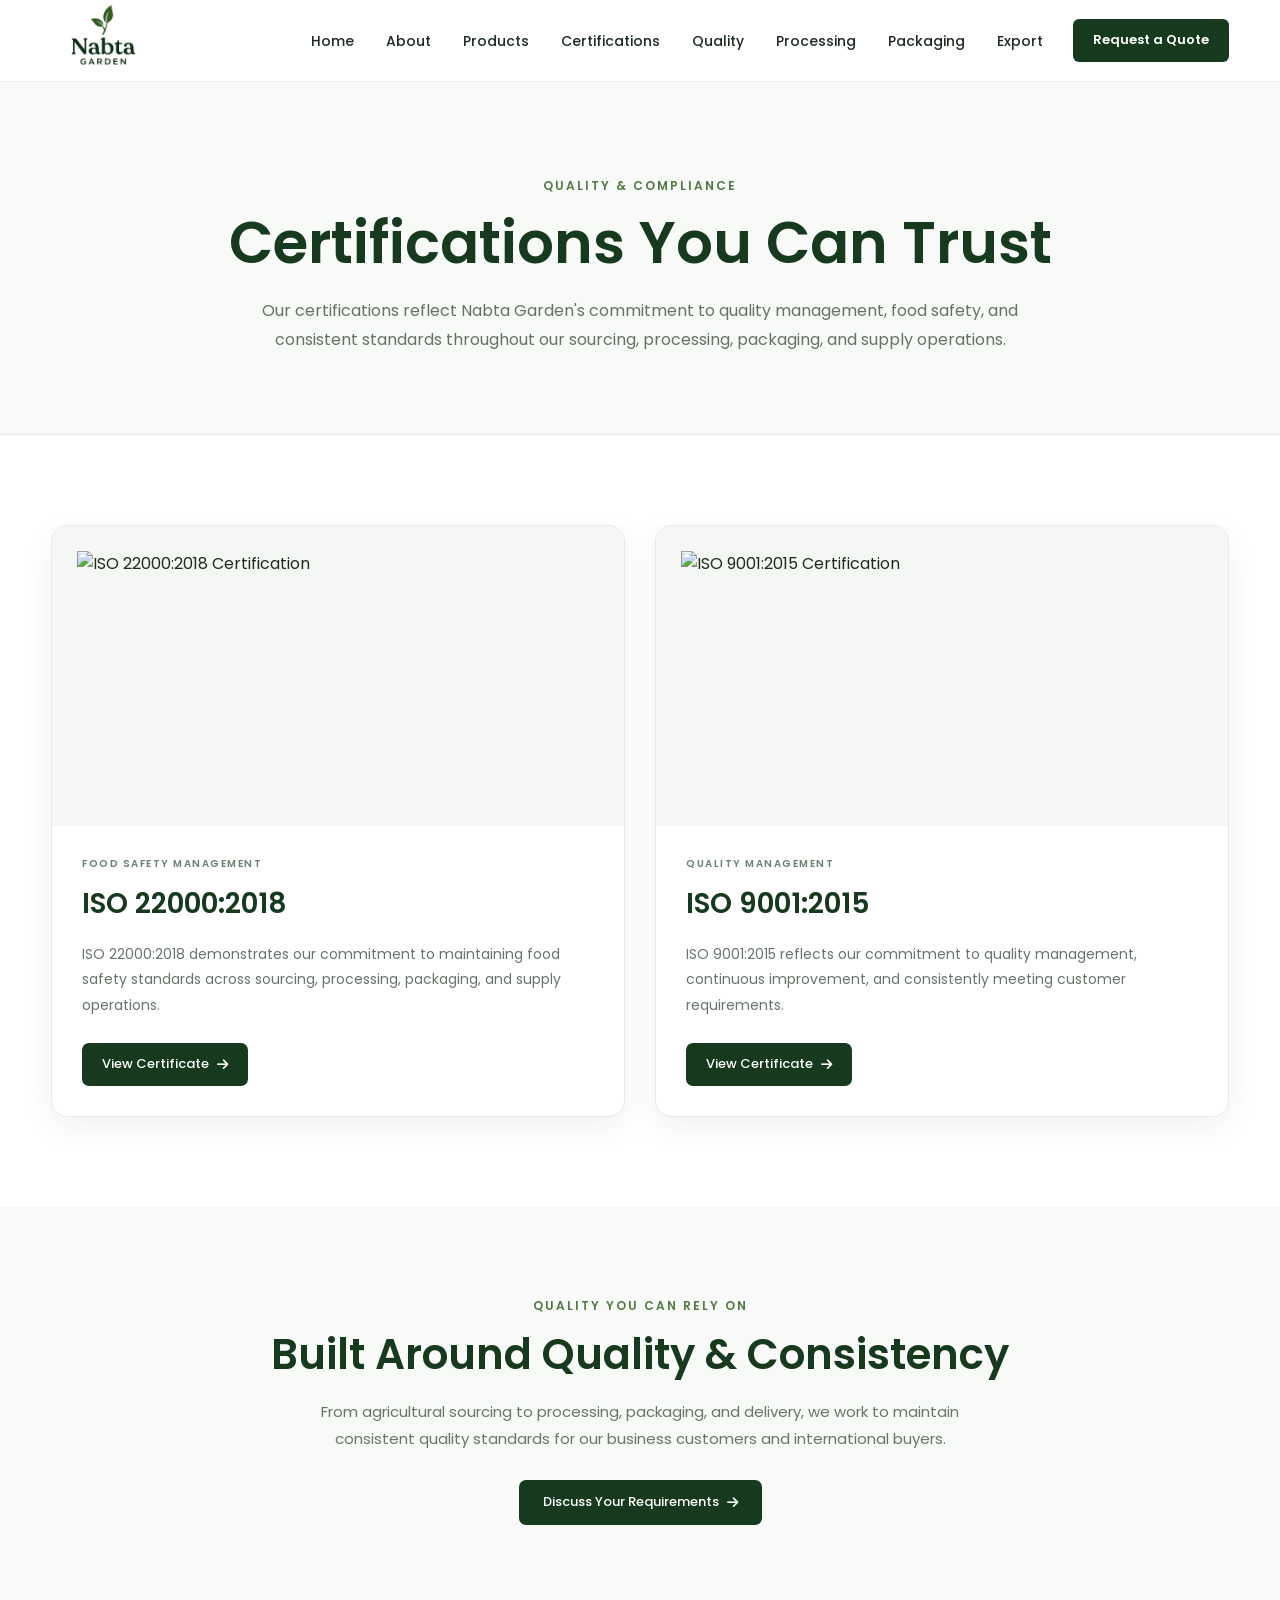
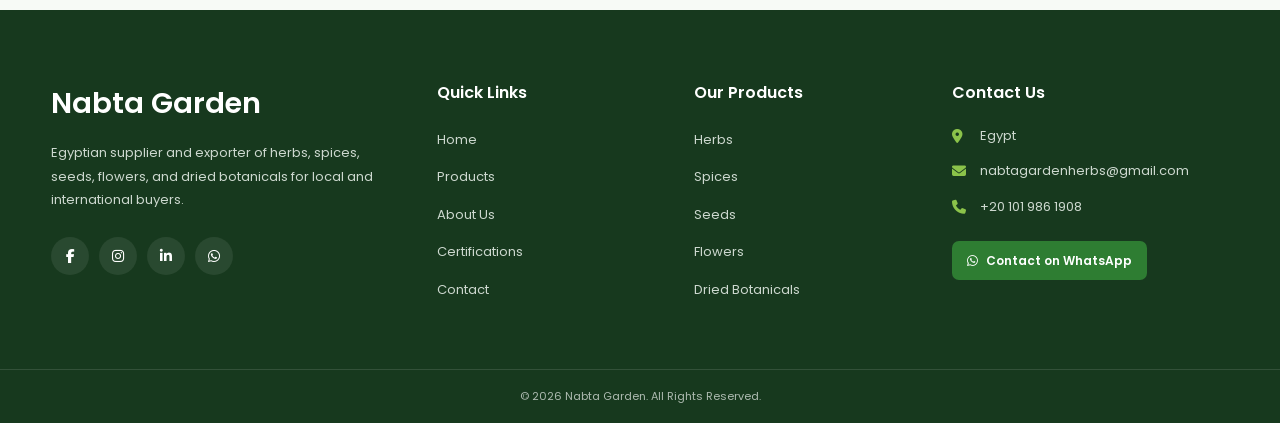
==== certificate.html @ af182a7d "Nabta Garden" ====
<!DOCTYPE html>
<html lang="en">

<head>

    <meta charset="UTF-8">

    <meta name="viewport" content="width=device-width, initial-scale=1.0">

    <title>Nabta Garden | Certifications</title>

    <!-- Google Font -->
    <link rel="preconnect" href="https://fonts.googleapis.com">
    <link rel="preconnect" href="https://fonts.gstatic.com" crossorigin>

    <link
        href="https://fonts.googleapis.com/css2?family=Poppins:wght@300;400;500;600;700&display=swap"
        rel="stylesheet"
    >

    <!-- Font Awesome -->
    <link
        rel="stylesheet"
        href="https://cdnjs.cloudflare.com/ajax/libs/font-awesome/6.7.2/css/all.min.css"
    >

    <!-- Main Website CSS -->
    <link rel="stylesheet" href="style.css">

    <!-- Certifications Page CSS -->
    <link rel="stylesheet" href="certificate.css">

</head>


<body>


    <!-- =====================================================
         HEADER
    ====================================================== -->

    <header class="site-header">

    <div class="header-container">

        <!-- Logo -->
        <a href="index.html" class="logo" aria-label="Nabta Garden Home">

            <img
                src="nabta_logo.png"
                class="nabta_logo"
                alt="Nabta Garden">

        </a>


        <!-- Mobile Menu Button -->
        <button
            class="menu-btn"
            type="button"
            aria-label="Open navigation menu"
            aria-expanded="false">

            <i class="fa-solid fa-bars"></i>

        </button>


        <!-- Navigation -->
        <nav class="main-nav" aria-label="Main navigation">

            <ul class="nav-links">

                <li>
                    <a href="index.html#Home">Home</a>
                </li>

                <li>
                    <a href="index.html#About">About</a>
                </li>

                <li>
                    <a href="index.html#Products">Products</a>
                </li>
                
                <li>
                    <a href="certificate.html">Certifications</a>
                </li>

                <li>
                    <a href="index.html#Quality">Quality</a>
                </li>

                <li>
                    <a href="index.html#Processing">Processing</a>
                </li>
                   <li>
                    <a href="index.html#Packaging">Packaging</a>
                </li>


                <li>
                    <a href="index.html#Export">Export</a>
                </li>

            </ul>

        </nav>


        <!-- Main CTA -->
        <a href="index.html#Contact" class="header-cta">
            Request a Quote
        </a>

    </div>

</header>



    <!-- =====================================================
         CERTIFICATIONS HERO
    ====================================================== -->

    <main>


        <section class="certifications-hero">

            <div class="certifications-container">

                <span class="section-label">
                    QUALITY & COMPLIANCE
                </span>

                <h1>
                    Certifications You Can Trust
                </h1>

                <p>
                    Our certifications reflect Nabta Garden's commitment
                    to quality management, food safety, and consistent
                    standards throughout our sourcing, processing,
                    packaging, and supply operations.
                </p>

            </div>

        </section>



        <!-- =====================================================
             CERTIFICATIONS
        ====================================================== -->

        <section class="certifications-section">

            <div class="certifications-container">


                <div class="certifications-grid">


                    <!-- ISO 22000 -->

                    <article class="certificate-card">

                        <div class="certificate-image">

                            <img
                                src="./certificate/iso_2018.png"
                                alt="ISO 22000:2018 Certification"
                            >

                        </div>


                        <div class="certificate-content">

                            <span class="certificate-type">
                                FOOD SAFETY MANAGEMENT
                            </span>

                            <h2>
                                ISO 22000:2018
                            </h2>

                            <p>
                                ISO 22000:2018 demonstrates our commitment
                                to maintaining food safety standards across
                                sourcing, processing, packaging, and supply
                                operations.
                            </p>


                            <a
                                href="./certificate/iso2.jpeg"
                                class="certificate-btn"
                                target="_blank"
                                rel="noopener noreferrer"
                            >

                                View Certificate

                                <i class="fa-solid fa-arrow-right"></i>

                            </a>

                        </div>

                    </article>



                    <!-- ISO 9001 -->

                    <article class="certificate-card">

                        <div class="certificate-image">

                            <img
                                src="./certificate/iso_2015.png"
                                alt="ISO 9001:2015 Certification"
                            >

                        </div>


                        <div class="certificate-content">

                            <span class="certificate-type">
                                QUALITY MANAGEMENT
                            </span>

                            <h2>
                                ISO 9001:2015
                            </h2>

                            <p>
                                ISO 9001:2015 reflects our commitment to
                                quality management, continuous improvement,
                                and consistently meeting customer requirements.
                            </p>


                            <a
                                href="./certificate/iso1.jpeg"
                                class="certificate-btn"
                                target="_blank"
                                rel="noopener noreferrer"
                            >

                                View Certificate

                                <i class="fa-solid fa-arrow-right"></i>

                            </a>

                        </div>

                    </article>


                </div>

            </div>

        </section>



        <!-- =====================================================
             QUALITY MESSAGE
        ====================================================== -->

        <section class="quality-message">

            <div class="certifications-container">

                <div class="quality-message-content">

                    <span class="section-label">
                        QUALITY YOU CAN RELY ON
                    </span>

                    <h2>
                        Built Around Quality & Consistency
                    </h2>

                    <p>
                        From agricultural sourcing to processing,
                        packaging, and delivery, we work to maintain
                        consistent quality standards for our business
                        customers and international buyers.
                    </p>

                    <a
                        href="index.html#Contact"
                        class="quality-btn"
                    >
                        Discuss Your Requirements

                        <i class="fa-solid fa-arrow-right"></i>

                    </a>

                </div>

            </div>

        </section>


    </main>



    <!-- =====================================================
         FOOTER
    ====================================================== -->

   <footer class="site-footer">

    <div class="footer-container">

        <!-- Company -->

        <div class="footer-column footer-company">

            <h2>
                Nabta Garden
            </h2>

            <p>
                Egyptian supplier and exporter of herbs, spices,
                seeds, flowers, and dried botanicals for local
                and international buyers.
            </p>

            <div class="footer-social">

                <a href="#" aria-label="Facebook">
                    <i class="fa-brands fa-facebook-f"></i>
                </a>

                <a href="#" aria-label="Instagram">
                    <i class="fa-brands fa-instagram"></i>
                </a>

                <a href="#" aria-label="LinkedIn">
                    <i class="fa-brands fa-linkedin-in"></i>
                </a>

                <a
                    href="https://wa.me/201019861908"
                    target="_blank"
                    aria-label="WhatsApp">

                    <i class="fa-brands fa-whatsapp"></i>

                </a>

            </div>

        </div>


        <!-- Quick Links -->

        <div class="footer-column">

            <h3>
                Quick Links
            </h3>

            <ul>

                <li>
                    <a href="#Home">
                        Home
                    </a>
                </li>

                <li>
                    <a href="#Products">
                        Products
                    </a>
                </li>

                <li>
                    <a href="#About">
                        About Us
                    </a>
                </li>

                <li>
                    <a href="certificate.html">
                        Certifications
                    </a>
                </li>

                <li>
                    <a href="#Contact">
                        Contact
                    </a>
                </li>

            </ul>

        </div>


        <!-- Products -->

        <div class="footer-column">

            <h3>
                Our Products
            </h3>

            <ul>

                <li>
                    <a href="#Products">
                        Herbs
                    </a>
                </li>

                <li>
                    <a href="#Products">
                        Spices
                    </a>
                </li>

                <li>
                    <a href="#Products">
                        Seeds
                    </a>
                </li>

                <li>
                    <a href="#Products">
                        Flowers
                    </a>
                </li>

                <li>
                    <a href="#Products">
                        Dried Botanicals
                    </a>
                </li>

            </ul>

        </div>


        <!-- Contact -->

        <div class="footer-column footer-contact">

            <h3>
                Contact Us
            </h3>

            <div class="footer-contact-item">

                <i class="fa-solid fa-location-dot"></i>

                <span>
                    Egypt
                </span>

            </div>


            <div class="footer-contact-item">

                <i class="fa-solid fa-envelope"></i>

                <a href="mailto:nabtagardenherbs@gmail.com">
                    nabtagardenherbs@gmail.com
                </a>

            </div>


            <div class="footer-contact-item">

                <i class="fa-solid fa-phone"></i>

                <a href="tel:+201019861908">
                    +20 101 986 1908
                </a>

            </div>


            <a
                href="https://wa.me/201019861908"
                target="_blank"
                class="footer-whatsapp">

                <i class="fa-brands fa-whatsapp"></i>

                Contact on WhatsApp

            </a>

        </div>

    </div>


    <!-- Footer Bottom -->

    <div class="footer-bottom">

        <p>
            © 2026 Nabta Garden. All Rights Reserved.
        </p>

    </div>


    </footer>



    <!-- Certifications JavaScript -->
<script src="app.js" defer></script>
<script src="app2.js" defer></script>

</body>

</html>
---- style.css ----
/* =========================================================
   RESET
========================================================= */

* {
    margin: 0;
    padding: 0;
    box-sizing: border-box;
}

html {
    scroll-behavior: smooth;
}

body {
    min-height: 100vh;
    font-family: "Poppins", sans-serif;
    color: #1d2b20;
    background: #ffffff;
    line-height: 1.6;
}

a {
    text-decoration: none;
}

ul {
    list-style: none;
}

button,
input,
textarea {
    font-family: inherit;
}


/* =========================================================
   GLOBAL VARIABLES
========================================================= */

:root {
    --green-dark: #17391e;
    --green: #2e7d32;
    --green-light: #e8f2e8;
    --green-soft: #f5f8f4;

    --text-dark: #1d2b20;
    --text: #4b5563;
    --white: #ffffff;

    --gold: #c9a85d;

    --container-width: 1200px;

    --transition: 0.3s ease;
}


/* =========================================================
   CONTAINER
========================================================= */

.header-container,
.hero-container {
    width: min(1200px, 92%);
    margin: 0 auto;
}


/* =========================================================
   HEADER
========================================================= */

.site-header {
    width: 100%;
    height: 82px;
    background: #ffffff;
    position: relative;
    z-index: 1000;

    border-bottom: 1px solid #eeeeee;
}

.header-container {
    height: 100%;

    display: flex;
    align-items: center;
    justify-content: space-between;
    gap: 30px;
}


/* =========================================================
   LOGO
========================================================= */

.logo {
    display: flex;
    align-items: center;
    flex-shrink: 0;
}

.nabta_logo {
    width: 105px;
    height: auto;
    display: block;
}


/* =========================================================
   NAVIGATION
========================================================= */

.main-nav {
    display: flex;
    align-items: center;
    margin-left: auto;
}

.nav-links {
    display: flex;
    align-items: center;
    gap: 32px;
}

.nav-links li {
    margin: 0;
}

.nav-links a {
    color: var(--text-dark);
    font-size: 14px;
    font-weight: 500;

    position: relative;

    transition: var(--transition);
}


/* Underline effect */

.nav-links a::after {
    content: "";

    position: absolute;
    left: 0;
    bottom: -7px;

    width: 0;
    height: 2px;

    background: var(--green);

    transition: var(--transition);
}

.nav-links a:hover {
    color: var(--green);
}

.nav-links a:hover::after {
    width: 100%;
}


/* =========================================================
   HEADER CTA
========================================================= */

.header-cta {
    display: inline-flex;
    align-items: center;
    justify-content: center;

    min-width: 145px;
    padding: 11px 20px;

    background: var(--green-dark);
    color: var(--white);

    border-radius: 6px;

    font-size: 13px;
    font-weight: 600;

    transition: var(--transition);
}

.header-cta:hover {
    background: var(--green);
    color: var(--white);

    transform: translateY(-2px);
}


/* =========================================================
   MOBILE MENU BUTTON
========================================================= */

.menu-btn {
    display: none;

    width: 42px;
    height: 42px;

    border: none;
    background: transparent;

    color: var(--green-dark);

    font-size: 23px;

    cursor: pointer;
}


/* =========================================================
   HERO
========================================================= */

.hero {
    min-height: 680px;

    position: relative;

    background-image: url("copy.png");
    background-size: cover;
    background-position: center;
    background-repeat: no-repeat;

    display: flex;
    align-items: center;

    overflow: hidden;
}


/* Dark overlay */

.hero-overlay {
    position: absolute;
    inset: 0;

    background:
        linear-gradient(90deg,
            rgba(10, 25, 14, 0.82) 0%,
            rgba(10, 25, 14, 0.62) 42%,
            rgba(10, 25, 14, 0.20) 100%);

    z-index: 1;
}


/* =========================================================
   HERO CONTAINER
========================================================= */

.hero-container {
    position: relative;
    z-index: 2;

    display: flex;
    align-items: center;

    min-height: 680px;
}


/* =========================================================
   HERO CONTENT
========================================================= */

.hero-content {
    width: 650px;
    max-width: 100%;

    color: var(--white);
}


/* Small heading */

.hero-eyebrow {
    display: inline-block;

    margin-bottom: 18px;

    color: #d8e8d9;

    font-size: 14px;
    font-weight: 500;

    letter-spacing: 1.5px;
    text-transform: uppercase;
}


/* Main heading */

.hero h1 {
    max-width: 700px;

    margin-bottom: 22px;

    color: var(--white);

    font-size: clamp(42px, 5vw, 68px);
    font-weight: 600;

    line-height: 1.1;

    letter-spacing: -1px;
}

.hero h1 span {
    display: block;

    color: #d8e8d9;
}


/* Description */

.hero-description {
    max-width: 610px;

    margin-bottom: 32px;

    color: #f0f4f0;

    font-size: 17px;
    font-weight: 300;

    line-height: 1.8;
}


/* =========================================================
   HERO BUTTONS
========================================================= */

.hero-actions {
    display: flex;
    align-items: center;
    gap: 14px;

    margin-bottom: 38px;
}

.btn-primary,
.btn-secondary {
    display: inline-flex;
    align-items: center;
    justify-content: center;
    gap: 10px;

    min-height: 50px;

    padding: 0 24px;

    border-radius: 6px;

    font-size: 14px;
    font-weight: 600;

    transition: var(--transition);
}


/* Primary */

.btn-primary {
    background: var(--white);
    color: var(--green-dark);
}

.btn-primary:hover {
    background: var(--green-light);
    color: var(--green-dark);

    transform: translateY(-2px);
}


/* Secondary */

.btn-secondary {
    border: 1px solid rgba(255, 255, 255, 0.7);

    color: var(--white);

    background: rgba(255, 255, 255, 0.05);
}

.btn-secondary:hover {
    background: var(--white);
    color: var(--green-dark);

    transform: translateY(-2px);
}


/* =========================================================
   BUYER PATHS
========================================================= */

.buyer-paths {
    display: flex;
    align-items: stretch;

    gap: 12px;

    max-width: 650px;
}

.buyer-path {
    flex: 1;

    display: flex;
    align-items: center;
    gap: 12px;

    padding: 14px 16px;

    border: 1px solid rgba(255, 255, 255, 0.22);
    border-radius: 8px;

    background: rgba(0, 0, 0, 0.18);

    color: var(--white);

    backdrop-filter: blur(4px);

    transition: var(--transition);
}

.buyer-path:hover {
    background: rgba(255, 255, 255, 0.12);

    transform: translateY(-3px);
}


/* Buyer icon */

.buyer-path>i {
    width: 38px;
    height: 38px;

    flex-shrink: 0;

    display: flex;
    align-items: center;
    justify-content: center;

    border-radius: 50%;

    background: rgba(255, 255, 255, 0.12);

    color: #d8e8d9;

    font-size: 15px;
}


/* Buyer text */

.buyer-path span {
    display: flex;
    flex-direction: column;

    gap: 2px;
}

.buyer-path strong {
    color: var(--white);

    font-size: 13px;
    font-weight: 600;
}

.buyer-path small {
    color: #d6ded7;

    font-size: 10px;
    font-weight: 300;

    line-height: 1.4;
}


/* =========================================================
   TABLET
========================================================= */

@media (max-width: 992px) {

    .header-container {
        width: min(92%, 850px);
        gap: 18px;
    }

    .nav-links {
        gap: 18px;
    }

    .nav-links a {
        font-size: 12px;
    }

    .header-cta {
        min-width: 120px;
        padding: 10px 14px;
        font-size: 12px;
    }


    .hero {
        min-height: 620px;
    }

    .hero-container {
        min-height: 620px;
    }

    .hero-content {
        width: 580px;
    }

    .hero h1 {
        font-size: 52px;
    }

    .hero-description {
        font-size: 15px;
    }
}


/* =========================================================
   MOBILE
========================================================= */

@media (max-width: 768px) {

    .site-header {
        height: 72px;
    }

    .header-container {
        width: 90%;
        position: relative;
    }


    /* Logo */

    .nabta_logo {
        width: 90px;
    }


    /* Menu button */

    .menu-btn {
        display: flex;
        align-items: center;
        justify-content: center;

        margin-left: auto;
    }


    /* Mobile navigation */

    .main-nav {
        position: absolute;

        top: 72px;
        left: 0;

        width: 100%;

        display: block;

        background: #ffffff;

        border-top: 1px solid #eeeeee;

        box-shadow: 0 12px 25px rgba(0, 0, 0, 0.08);

        max-height: 0;

        overflow: hidden;

        transition: max-height 0.35s ease;
    }

    .main-nav.active {
        max-height: 500px;
    }

    .nav-links {
        width: 100%;

        display: flex;
        flex-direction: column;

        align-items: stretch;

        gap: 0;

        padding: 10px 0;
    }

    .nav-links li {
        width: 100%;
    }

    .nav-links a {
        display: block;

        width: 100%;

        padding: 13px 25px;

        font-size: 14px;
    }

    .nav-links a::after {
        display: none;
    }

    .nav-links a:hover {
        background: var(--green-light);
    }


    /* Header CTA */

    .header-cta {
        display: none;
    }


    /* Hero */

    .hero {
        min-height: calc(100svh - 72px);

        background-position: 65% center;
    }

    .hero-overlay {
        background:
            linear-gradient(90deg,
                rgba(10, 25, 14, 0.82) 0%,
                rgba(10, 25, 14, 0.60) 100%);
    }

    .hero-container {
        width: 90%;
        min-height: calc(100svh - 72px);

        align-items: center;
    }

    .hero-content {
        width: 100%;
        max-width: 520px;
    }


    .hero-eyebrow {
        margin-bottom: 12px;

        font-size: 11px;

        letter-spacing: 1px;
    }


    .hero h1 {
        margin-bottom: 18px;

        font-size: clamp(36px, 10vw, 48px);

        line-height: 1.12;
        letter-spacing: -0.5px;
    }


    .hero-description {
        margin-bottom: 25px;

        font-size: 14px;
        line-height: 1.7;
    }


    /* Buttons */

    .hero-actions {
        flex-direction: column;

        align-items: stretch;

        gap: 10px;

        margin-bottom: 25px;
    }

    .btn-primary,
    .btn-secondary {
        width: 100%;

        min-height: 48px;
    }


    /* Buyer paths */

    .buyer-paths {
        flex-direction: column;

        width: 100%;

        gap: 8px;
    }

    .buyer-path {
        width: 100%;

        padding: 11px 13px;
    }

    .buyer-path>i {
        width: 34px;
        height: 34px;
    }

    .buyer-path strong {
        font-size: 12px;
    }

    .buyer-path small {
        font-size: 9px;
    }
}


/* =========================================================
   SMALL MOBILE
========================================================= */



@media (max-width: 427px) {

    header {
        position: relative;
        z-index: 1000;
    }

    /* Menu Button */

    .menu-btn {
        display: flex;

        align-items: center;
        justify-content: center;

        width: 42px;
        height: 42px;

        padding: 0;

        border: none;
        background: transparent;

        color: #124b23;

        font-size: 26px;

        cursor: pointer;

        position: relative;
        z-index: 1002;
    }


    /* Navigation */

    header nav {
        position: absolute;

        top: 100%;
        left: 0;

        width: 100%;

        background: #ffffff;

        overflow: hidden;

        max-height: 0;

        transition: max-height 0.4s ease;

        box-shadow: 0 10px 25px rgba(0, 0, 0, 0.12);

        z-index: 1001;
    }


    /* Open Navigation */

    header nav.nav-open,
    header nav:has(.nav-links.show) {
        max-height: 600px;
    }


    /* UL */

    header nav .nav-links {

        display: flex;

        flex-direction: column;

        align-items: center;

        justify-content: flex-start;

        width: 100%;

        margin: 0;

        padding: 10px 0 15px;

        gap: 0;

        list-style: none;
    }


    /* LI */

    header nav .nav-links li {

        display: block;

        width: 100%;

        margin: 0;

        padding: 0;

        text-align: center;
    }


    /* LINKS */

    header nav .nav-links li a {

        display: block;

        width: 100%;

        padding: 14px 20px;

        color: #124b23;

        font-size: 16px;

        text-decoration: none;
    }


    header nav .nav-links li a:hover {

        background: #f1f6f1;

        color: #124b23;
    }


    /* Hide Contact Button */

    header > .btn {
        display: none;
    }

}
/* =========================================================
   TRUST / BUYER NEEDS
========================================================= */

.trust-section {
    padding: 95px 0;
    background: #ffffff;
}

.trust-container {
    width: min(1200px, 92%);
    margin: 0 auto;
}


/* =========================================================
   SECTION HEADING
========================================================= */

.section-heading {
    max-width: 760px;
    margin: 0 auto 55px;
    text-align: center;
}

.section-heading>span {
    display: block;

    margin-bottom: 10px;

    color: var(--green);

    font-size: 13px;
    font-weight: 600;

    letter-spacing: 1.5px;
    text-transform: uppercase;
}

.section-heading h2 {
    margin-bottom: 18px;

    color: var(--green-dark);

    font-size: clamp(30px, 4vw, 44px);
    font-weight: 600;

    line-height: 1.2;
}

.section-heading p {
    max-width: 700px;
    margin: 0 auto;

    color: var(--text);

    font-size: 15px;
    font-weight: 400;

    line-height: 1.8;
}


/* =========================================================
   TRUST GRID
========================================================= */

.trust-grid {
    display: grid;

    grid-template-columns: repeat(4, 1fr);

    gap: 20px;
}


/* =========================================================
   TRUST CARD
========================================================= */

.trust-card {
    min-height: 230px;

    padding: 30px 24px;

    background: var(--green-soft);

    border: 1px solid #e5ece5;
    border-radius: 12px;

    transition: var(--transition);
}

.trust-card:hover {
    transform: translateY(-6px);

    border-color: #d2e2d2;

    box-shadow: 0 15px 35px rgba(23, 57, 30, 0.08);
}


/* =========================================================
   ICON
========================================================= */

.trust-icon {
    width: 50px;
    height: 50px;

    margin-bottom: 22px;

    display: flex;
    align-items: center;
    justify-content: center;

    border-radius: 10px;

    background: var(--green-dark);

    color: #ffffff;

    font-size: 19px;
}


/* =========================================================
   CARD TEXT
========================================================= */

.trust-card h3 {
    margin-bottom: 10px;

    color: var(--green-dark);

    font-size: 18px;
    font-weight: 600;
}

.trust-card p {
    color: var(--text);

    font-size: 13px;
    font-weight: 400;

    line-height: 1.7;
}


/* =========================================================
   TRUST TABLET
========================================================= */

@media (max-width: 992px) {

    .trust-section {
        padding: 75px 0;
    }

    .trust-grid {
        grid-template-columns: repeat(2, 1fr);
    }

}


/* =========================================================
   TRUST MOBILE
========================================================= */

@media (max-width: 600px) {

    .trust-section {
        padding: 65px 0;
    }

    .section-heading {
        margin-bottom: 35px;
    }

    .section-heading h2 {
        font-size: 29px;
    }

    .section-heading p {
        font-size: 13px;
    }

    .trust-grid {
        grid-template-columns: 1fr;
        gap: 14px;
    }

    .trust-card {
        min-height: auto;

        padding: 24px 20px;

        display: flex;
        align-items: flex-start;
        gap: 16px;
    }

    .trust-icon {
        width: 44px;
        height: 44px;

        flex-shrink: 0;

        margin-bottom: 0;

        font-size: 16px;
    }

    .trust-card h3 {
        font-size: 16px;
    }

    .trust-card p {
        font-size: 12px;
    }

}

/* =========================================================
   PRODUCTS SECTION
========================================================= */

.products-section {
    padding: 100px 0;

    background: #f7faf6;
}

.products-container {
    width: min(1200px, 92%);
    margin: 0 auto;
}


/* =========================================================
   PRODUCTS HEADING
========================================================= */

.products-heading {
    margin-bottom: 45px;
}


/* =========================================================
   CATEGORY FILTER
========================================================= */

.product-categories {
    display: flex;
    align-items: center;
    justify-content: center;
    flex-wrap: wrap;

    gap: 10px;

    margin-bottom: 45px;
}

.category-btn {
    padding: 10px 20px;

    border: 1px solid #dce7dc;
    border-radius: 30px;

    background: #ffffff;

    color: #3f5544;

    font-size: 13px;
    font-weight: 500;

    cursor: pointer;

    transition: var(--transition);
}

.category-btn:hover {
    border-color: var(--green);

    color: var(--green);
}

.category-btn.active {
    background: var(--green-dark);

    border-color: var(--green-dark);

    color: #ffffff;
}


/* =========================================================
   PRODUCT GRID
========================================================= */

.products-grid {
    display: grid;

    grid-template-columns: repeat(4, 1fr);

    gap: 24px;
}


/* =========================================================
   PRODUCT CARD
========================================================= */

.product-card {
    overflow: hidden;

    background: #ffffff;

    border: 1px solid #e6ece6;
    border-radius: 12px;

    box-shadow: 0 8px 25px rgba(23, 57, 30, 0.05);

    transition: var(--transition);
}

.product-card:hover {
    transform: translateY(-6px);

    box-shadow: 0 18px 35px rgba(23, 57, 30, 0.10);
}


/* =========================================================
   PRODUCT IMAGE
========================================================= */

.product-image {
    height: 220px;

    position: relative;

    overflow: hidden;

    background: #edf2ed;
}

.product-image img {
    width: 100%;
    height: 100%;

    display: block;

    object-fit: cover;

    transition: transform 0.5s ease;
}

.product-card:hover .product-image img {
    transform: scale(1.05);
}


/* =========================================================
   PRODUCT CATEGORY BADGE
========================================================= */

.product-category {
    position: absolute;

    top: 14px;
    left: 14px;

    padding: 5px 10px;

    border-radius: 20px;

    background: rgba(255, 255, 255, 0.92);

    color: var(--green-dark);

    font-size: 10px;
    font-weight: 600;

    text-transform: uppercase;
    letter-spacing: 0.7px;
}


/* =========================================================
   PRODUCT INFO
========================================================= */

.product-info {
    padding: 20px;
}

.product-info h3 {
    margin-bottom: 8px;

    color: var(--green-dark);

    font-size: 20px;
    font-weight: 600;
}

.product-info p {
    min-height: 66px;

    margin-bottom: 16px;

    color: var(--text);

    font-size: 12px;
    font-weight: 400;

    line-height: 1.7;
}


/* =========================================================
   PRODUCT META
========================================================= */

.product-meta {
    display: flex;
    align-items: center;
    justify-content: space-between;

    gap: 10px;

    padding-top: 13px;

    border-top: 1px solid #edf1ed;

    color: #68756b;

    font-size: 10px;
    font-weight: 500;
}

.product-meta span:first-child {
    display: flex;
    align-items: center;
    gap: 5px;
}

.product-meta i {
    color: var(--green);
}


/* =========================================================
   PRODUCT LINK
========================================================= */

.product-link {
    display: inline-flex;
    align-items: center;
    gap: 7px;

    margin-top: 15px;

    color: var(--green);

    font-size: 12px;
    font-weight: 600;

    transition: var(--transition);
}

.product-link:hover {
    color: var(--green-dark);

    gap: 11px;
}


/* =========================================================
   PRODUCTS CTA
========================================================= */

.products-cta {
    margin-top: 50px;

    padding: 30px;

    display: flex;
    align-items: center;
    justify-content: space-between;

    gap: 25px;

    background: var(--green-dark);

    border-radius: 12px;
}

.products-cta p {
    max-width: 650px;

    margin: 0;

    color: #e1e9e2;

    font-size: 14px;
    line-height: 1.7;
}

.products-cta-btn {
    flex-shrink: 0;

    background: #ffffff;
    color: var(--green-dark);

    white-space: nowrap;
}

.products-cta-btn:hover {
    background: var(--green-light);
    color: var(--green-dark);
}


/* =========================================================
   PRODUCTS TABLET
========================================================= */

@media (max-width: 1050px) {

    .products-grid {
        grid-template-columns: repeat(3, 1fr);
    }

}


/* =========================================================
   PRODUCTS TABLET / SMALL
========================================================= */

@media (max-width: 800px) {

    .products-section {
        padding: 75px 0;
    }

    .products-grid {
        grid-template-columns: repeat(2, 1fr);
    }

    .product-image {
        height: 210px;
    }

    .products-cta {
        flex-direction: column;

        align-items: flex-start;
    }

}


/* =========================================================
   PRODUCTS MOBILE
========================================================= */

@media (max-width: 560px) {

    .products-section {
        padding: 65px 0;
    }

    .products-container {
        width: 90%;
    }

    .products-heading {
        margin-bottom: 30px;
    }

    .product-categories {
        justify-content: flex-start;

        overflow-x: auto;

        flex-wrap: nowrap;

        padding-bottom: 8px;

        margin-bottom: 30px;

        scrollbar-width: none;
    }

    .product-categories::-webkit-scrollbar {
        display: none;
    }

    .category-btn {
        flex-shrink: 0;

        padding: 9px 16px;

        font-size: 11px;
    }

    .products-grid {
        grid-template-columns: 1fr;

        gap: 18px;
    }

    .product-image {
        height: 230px;
    }

    .product-info {
        padding: 18px;
    }

    .product-info p {
        min-height: auto;
    }

    .products-cta {
        margin-top: 35px;

        padding: 24px 20px;
    }

    .products-cta p {
        font-size: 12px;
    }

    .products-cta-btn {
        width: 100%;
    }

}

/* =========================================================
   ABOUT NABTA
========================================================= */

.about-section {
    padding: 100px 0;
    background: #ffffff;
}

.about-container {
    width: min(1200px, 92%);
    margin: 0 auto;
}


/* =========================
   ABOUT HEADING
========================= */

.about-heading {
    max-width: 780px;
    margin: 0 auto 60px;
    text-align: center;
}


/* =========================
   ABOUT CONTENT
========================= */

.about-content {
    display: grid;
    grid-template-columns: 1fr 1fr;

    align-items: center;

    gap: 70px;
}


/* =========================
   IMAGE
========================= */

.about-image {
    overflow: hidden;

    border-radius: 16px;

    background: #edf2ed;
}

.about-image img {
    width: 100%;
    height: 500px;

    display: block;

    object-fit: cover;

    transition: transform 0.5s ease;
}

.about-image:hover img {
    transform: scale(1.03);
}


/* =========================
   TEXT
========================= */

.about-text {
    max-width: 560px;
}

.about-label {
    display: inline-block;

    margin-bottom: 15px;

    color: var(--green);

    font-size: 12px;
    font-weight: 600;

    text-transform: uppercase;
    letter-spacing: 1.5px;
}

.about-text h3 {
    margin-bottom: 20px;

    color: var(--green-dark);

    font-size: 32px;
    font-weight: 600;

    line-height: 1.3;
}

.about-text>p {
    margin-bottom: 16px;

    color: var(--text);

    font-size: 14px;
    line-height: 1.8;
}


/* =========================
   BUYER TYPES
========================= */

.buyer-types {
    display: grid;

    grid-template-columns: 1fr 1fr;

    gap: 15px;

    margin-top: 30px;
}

.buyer-card {
    display: flex;

    align-items: flex-start;

    gap: 12px;

    padding: 18px;

    background: #f7faf6;

    border: 1px solid #e4ebe4;

    border-radius: 12px;
}

.buyer-icon {
    width: 40px;
    height: 40px;

    flex-shrink: 0;

    display: flex;
    align-items: center;
    justify-content: center;

    border-radius: 10px;

    background: #e6f0e5;

    color: var(--green);

    font-size: 16px;
}

.buyer-card h4 {
    margin-bottom: 6px;

    color: var(--green-dark);

    font-size: 14px;
    font-weight: 600;
}

.buyer-card p {
    margin: 0;

    color: var(--text);

    font-size: 11px;

    line-height: 1.6;
}


/* =========================
   BUTTON
========================= */

.about-btn {
    display: inline-flex;

    align-items: center;

    gap: 8px;

    margin-top: 30px;
}


/* =========================
   TABLET
========================= */

@media (max-width: 900px) {

    .about-content {
        grid-template-columns: 1fr;

        gap: 45px;
    }

    .about-image {
        max-width: 700px;
        margin: 0 auto;
    }

    .about-text {
        max-width: 700px;
        margin: 0 auto;
    }

}


/* =========================
   MOBILE
========================= */

@media (max-width: 600px) {

    .about-section {
        padding: 65px 0;
    }

    .about-heading {
        margin-bottom: 35px;
    }

    .about-image img {
        height: 300px;
    }

    .about-text h3 {
        font-size: 25px;
    }

    .about-text>p {
        font-size: 13px;
    }

    .buyer-types {
        grid-template-columns: 1fr;
    }

    .about-btn {
        width: 100%;

        justify-content: center;
    }

}

/* =========================================================
   CONTACT SECTION
========================================================= */

.contact-section {
    padding: 100px 0;
    background: #f7faf6;
}

.contact-container {
    width: min(1200px, 92%);
    margin: 0 auto;
}

/* ================= Contact Heading ================= */

.contact-heading {
    margin-bottom: 55px;
}

.contact-heading h2 {
    color: var(--green-dark);
}

.contact-heading p {
    max-width: 680px;
    margin: 0 auto;
}

/* ================= Contact Wrapper ================= */

.contact-wrapper {
    display: grid;
    grid-template-columns: 0.85fr 1.15fr;
    gap: 30px;
    align-items: stretch;
}

/* ================= Contact Info ================= */

.contact-info {
    padding: 40px;
    background: var(--green-dark);
    border-radius: 14px;
    color: #fff;
    box-shadow: 0 12px 30px rgba(23, 57, 30, 0.08);
}

.contact-info h3 {
    margin-bottom: 15px;

    color: #fff;
    font-size: 26px;
    font-weight: 600;
}

.contact-info>p {
    margin-bottom: 35px;

    color: #dce6dd;
    font-size: 14px;
    line-height: 1.8;
}

/* ================= Contact Items ================= */

.contact-item {
    display: flex;
    align-items: center;
    gap: 15px;

    margin-bottom: 22px;
}

.contact-icon {
    width: 44px;
    height: 44px;

    flex-shrink: 0;

    display: flex;
    align-items: center;
    justify-content: center;

    border-radius: 10px;

    background: rgba(255, 255, 255, 0.1);
    color: var(--green-light);

    font-size: 16px;
}

.contact-item span {
    display: block;

    margin-bottom: 3px;

    color: #aebcaf;

    font-size: 11px;
    text-transform: uppercase;
    letter-spacing: 0.7px;
}

.contact-item strong {
    display: block;

    color: #fff;

    font-size: 14px;
    font-weight: 500;
}

/* ================= WhatsApp ================= */

.whatsapp-btn {
    display: inline-flex;
    align-items: center;
    justify-content: center;
    gap: 9px;

    width: 100%;

    margin-top: 18px;
    padding: 13px 18px;

    border-radius: 8px;

    background: #fff;
    color: var(--green-dark);

    font-size: 13px;
    font-weight: 600;

    text-decoration: none;

    transition: var(--transition);
}

.whatsapp-btn:hover {
    background: var(--green-light);
    color: var(--green-dark);

    transform: translateY(-2px);
}

/* ================= Contact Form ================= */

.contact-form-box {
    padding: 40px;

    background: #fff;

    border: 1px solid #e4ebe4;
    border-radius: 14px;

    box-shadow: 0 12px 30px rgba(23, 57, 30, 0.05);
}

.contact-form-box form {
    width: 100%;
}

.form-row {
    display: grid;
    grid-template-columns: repeat(2, 1fr);
    gap: 20px;

    margin-bottom: 20px;
}

.form-group {
    margin-bottom: 20px;
}

.form-row .form-group {
    margin-bottom: 0;
}

.form-group label {
    display: block;

    margin-bottom: 8px;

    color: var(--green-dark);

    font-size: 12px;
    font-weight: 600;
}

.form-group input,
.form-group textarea {
    width: 100%;

    padding: 13px 14px;

    border: 1px solid #dfe7df;
    border-radius: 8px;

    background: #fbfdfb;

    color: #333;

    font-family: inherit;
    font-size: 13px;

    outline: none;

    transition: var(--transition);
}

.form-group input {
    height: 46px;
}

.form-group textarea {
    min-height: 130px;

    resize: vertical;
}

.form-group input::placeholder,
.form-group textarea::placeholder {
    color: #9aa39b;
}

.form-group input:focus,
.form-group textarea:focus {
    border-color: var(--green);

    background: #fff;

    box-shadow: 0 0 0 3px rgba(76, 125, 66, 0.08);
}

/* ================= Submit Button ================= */

.contact-submit {
    display: inline-flex;
    align-items: center;
    justify-content: center;
    gap: 9px;

    width: 100%;

    padding: 13px 20px;

    border: none;
    border-radius: 8px;

    background: var(--green-dark);
    color: #fff;

    font-family: inherit;
    font-size: 13px;
    font-weight: 600;

    cursor: pointer;

    transition: var(--transition);
}

.contact-submit:hover {
    background: var(--green);
    transform: translateY(-2px);
}

.contact-submit:disabled {
    opacity: 0.7;
    cursor: not-allowed;
    transform: none;
}

/* ================= Form Message ================= */

.form-message {
    min-height: 20px;

    margin-top: 15px;

    text-align: center;

    font-size: 12px;
    line-height: 1.5;
}

.form-message.success {
    color: #3f7d45;
}

.form-message.error {
    color: #b64b4b;
}

/* ================= Tablet ================= */

@media (max-width: 900px) {

    .contact-wrapper {
        grid-template-columns: 1fr;
    }

    .contact-info,
    .contact-form-box {
        padding: 35px;
    }

}

/* ================= Mobile ================= */

@media (max-width: 560px) {

    .contact-section {
        padding: 65px 0;
    }

    .contact-container {
        width: 90%;
    }

    .contact-heading {
        margin-bottom: 35px;
    }

    .contact-info,
    .contact-form-box {
        padding: 25px 20px;
    }

    .contact-info h3 {
        font-size: 22px;
    }

    .contact-info>p {
        font-size: 13px;
    }

    .form-row {
        grid-template-columns: 1fr;
        gap: 0;
        margin-bottom: 0;
    }

    .form-row .form-group {
        margin-bottom: 20px;
    }

    .form-group input {
        height: 44px;
    }

}

/* =========================================================
   FOOTER
========================================================= */

.site-footer {
    background: #17391e;

    color: #ffffff;

    padding: 70px 0 0;
}

.footer-container {
    width: min(1200px, 92%);
    margin: 0 auto;

    display: grid;

    grid-template-columns: 1.6fr 1fr 1fr 1.3fr;

    gap: 45px;

    padding-bottom: 55px;
}


/* ================= Footer Company ================= */

.footer-company h2 {
    margin-bottom: 15px;

    color: #ffffff;

    font-size: 29px;
    font-weight: 600;
}

.footer-company p {
    max-width: 340px;

    color: #cdd8cf;

    font-size: 13px;

    line-height: 1.8;
}


/* ================= Footer Titles ================= */

.footer-column h3 {
    margin-bottom: 20px;

    color: #ffffff;

    font-size: 16px;
    font-weight: 600;
}


/* ================= Footer Lists ================= */

.footer-column ul {
    margin: 0;
    padding: 0;

    list-style: none;
}

.footer-column ul li {
    margin-bottom: 12px;
}

.footer-column ul li a {
    color: #cdd8cf;

    font-size: 13px;

    text-decoration: none;

    transition: 0.3s;
}

.footer-column ul li a:hover {
    color: #8bc34a;

    padding-left: 5px;
}


/* ================= Social ================= */

.footer-social {
    display: flex;

    gap: 10px;

    margin-top: 25px;
}

.footer-social a {
    width: 38px;
    height: 38px;

    display: flex;
    align-items: center;
    justify-content: center;

    border-radius: 50%;

    background: rgba(255, 255, 255, 0.08);

    color: #ffffff;

    font-size: 14px;

    text-decoration: none;

    transition: 0.3s;
}

.footer-social a:hover {
    background: #8bc34a;

    color: #17391e;

    transform: translateY(-3px);
}


/* ================= Footer Contact ================= */

.footer-contact-item {
    display: flex;

    align-items: flex-start;

    gap: 10px;

    margin-bottom: 15px;

    color: #cdd8cf;

    font-size: 13px;

    line-height: 1.6;
}

.footer-contact-item i {
    width: 18px;

    margin-top: 3px;

    color: #8bc34a;

    font-size: 14px;
}

.footer-contact-item a {
    color: #cdd8cf;

    text-decoration: none;

    transition: 0.3s;
}

.footer-contact-item a:hover {
    color: #8bc34a;
}


/* ================= WhatsApp ================= */

.footer-whatsapp {
    display: inline-flex;

    align-items: center;

    gap: 8px;

    margin-top: 8px;

    padding: 10px 15px;

    border-radius: 7px;

    background: #2e7d32;

    color: #ffffff;

    font-size: 12px;
    font-weight: 600;

    text-decoration: none;

    transition: 0.3s;
}

.footer-whatsapp:hover {
    background: #8bc34a;

    color: #17391e;

    transform: translateY(-2px);
}


/* ================= Footer Bottom ================= */

.footer-bottom {
    padding: 18px 20px;

    border-top: 1px solid rgba(255, 255, 255, 0.12);

    text-align: center;
}

.footer-bottom p {
    margin: 0;

    color: #aebbb1;

    font-size: 11px;
}


/* ================= Footer Tablet ================= */

@media (max-width: 950px) {

    .footer-container {
        grid-template-columns: 1.5fr 1fr 1fr;

        gap: 35px;
    }

    .footer-contact {
        grid-column: span 3;
    }

}


/* ================= Footer Mobile ================= */

@media (max-width: 650px) {

    .site-footer {
        padding-top: 50px;
    }

    .footer-container {
        grid-template-columns: 1fr;

        gap: 35px;

        text-align: center;

        padding-bottom: 40px;
    }

    .footer-company p {
        max-width: 100%;
    }

    .footer-social {
        justify-content: center;
    }

    .footer-column ul li a:hover {
        padding-left: 0;
    }

    .footer-contact {
        grid-column: auto;
    }

    .footer-contact-item {
        justify-content: center;

        text-align: left;

        max-width: 270px;

        margin-left: auto;
        margin-right: auto;
    }

    .footer-whatsapp {
        margin-top: 5px;
    }

}

/* 
 */
 /* =========================================================
   QUALITY & CERTIFICATIONS
========================================================= */

.quality-section {
    padding: 90px 0;
    background: #ffffff;
}

.quality-container {
    width: min(1150px, 92%);
    margin: 0 auto;

    display: grid;
    grid-template-columns: 1.3fr 0.7fr;

    gap: 70px;
    align-items: center;
}


/* ================= Content ================= */

.quality-content {
    max-width: 650px;
}

.quality-section .section-label {
    display: inline-block;

    margin-bottom: 14px;

    /* color: #4f7942; */

    font-size: 11px;
    font-weight: 600;

    letter-spacing: 2px;
    text-transform: uppercase;
}

.quality-content h2 {
    margin: 0 0 18px;

    color: #17391e;

    font-size: 40px;
    font-weight: 600;

    line-height: 1.25;
}

.quality-content > p {
    margin-bottom: 28px;

    color: #68756b;

    font-size: 15px;
    line-height: 1.8;
}


/* ================= Certifications ================= */

.quality-certifications {
    display: flex;
    flex-direction: column;

    gap: 14px;

    margin-bottom: 30px;
}

.quality-certification {
    display: flex;
    align-items: center;

    gap: 12px;
}

.quality-certification > i {
    color: #4f7942;

    font-size: 18px;
}

.quality-certification div {
    display: flex;
    flex-direction: column;

    gap: 3px;
}

.quality-certification strong {
    color: #17391e;

    font-size: 14px;
    font-weight: 600;
}

.quality-certification span {
    color: #7a847c;

    font-size: 11px;
}


/* ================= Button ================= */

.quality-section-btn {
    display: inline-flex;

    align-items: center;
    gap: 8px;

    padding: 12px 22px;

    background: #17391e;
    color: #ffffff;

    border-radius: 7px;

    text-decoration: none;

    font-size: 12px;
    font-weight: 500;

    transition: 0.3s ease;
}

.quality-section-btn:hover {
    background: #4f7942;

    color: #ffffff;

    gap: 12px;
}


/* ================= Visual ================= */

.quality-visual {
    display: flex;
    justify-content: center;
}

.quality-visual-card {
    width: 100%;
    max-width: 320px;

    padding: 40px 30px;

    background: #f4f8f3;

    border: 1px solid #e2ebe2;
    border-radius: 16px;

    text-align: center;
}

.quality-visual-card > i {
    width: 65px;
    height: 65px;

    display: flex;
    align-items: center;
    justify-content: center;

    margin: 0 auto 20px;

    background: #17391e;
    color: #ffffff;

    border-radius: 50%;

    font-size: 25px;
}

.quality-visual-card span {
    display: block;

    margin-bottom: 8px;

    color: #4f7942;

    font-size: 10px;
    font-weight: 600;

    letter-spacing: 2px;
}

.quality-visual-card h3 {
    margin-bottom: 15px;

    color: #17391e;

    font-size: 25px;
    font-weight: 600;

    line-height: 1.3;
}

.quality-visual-card p {
    margin: 0;

    color: #68756b;

    font-size: 12px;
    line-height: 1.7;
}


/* ================= Tablet ================= */

@media (max-width: 800px) {

    .quality-section {
        padding: 70px 0;
    }

    .quality-container {
        grid-template-columns: 1fr;

        gap: 45px;
    }

    .quality-content {
        max-width: 100%;
        text-align: center;
    }

    .quality-certifications {
        align-items: center;
    }

    .quality-visual {
        justify-content: center;
    }

}


/* ================= Mobile ================= */

@media (max-width: 560px) {

    .quality-section {
        padding: 60px 0;
    }

    .quality-container {
        width: 90%;
    }

    .quality-content h2 {
        font-size: 29px;
    }

    .quality-content > p {
        font-size: 13px;
    }

    .quality-certification {
        text-align: left;
    }

    .quality-section-btn {
        width: 100%;
        justify-content: center;
    }

    .quality-visual-card {
        padding: 32px 22px;
    }

}
/*  */
/* =========================================================
   BUSINESS SECTIONS
========================================================= */

.business-section {
    padding: 100px 0;
}

.business-container {
    width: min(1100px, 90%);
    margin: 0 auto;
}

.business-content {
    max-width: 900px;
    margin: 0 auto;
}


/* =========================================================
   SECTION LABEL
========================================================= */

.business-section .section-label,
.certifications-preview .section-label {
    display: inline-block;

    margin-bottom: 15px;

    color: var(--green);

    font-size: 12px;
    font-weight: 600;

    letter-spacing: 2px;
    text-transform: uppercase;
}


/* =========================================================
   HEADINGS
========================================================= */

.business-section h2,
.certifications-preview h2 {
    margin-bottom: 20px;

    color: var(--green-dark);

    font-size: 38px;
    font-weight: 600;

    line-height: 1.3;
}

.business-section > .business-container > .business-content > p,
.certifications-preview-content > p {
    max-width: 760px;

    margin-bottom: 30px;

    color: var(--text);

    font-size: 15px;
    line-height: 1.9;
}


/* =========================================================
   QUALITY
========================================================= */

.quality-section {
    background: #ffffff;
}

.business-points {
    display: grid;

    grid-template-columns: repeat(2, 1fr);

    gap: 15px;

    margin: 30px 0;
}

.business-point {
    display: flex;
    align-items: center;

    gap: 12px;

    padding: 16px;

    background: #f7faf6;

    border: 1px solid #e5ece5;
    border-radius: 8px;
}

.business-point i {
    color: var(--green);

    font-size: 16px;
}

.business-point span {
    color: #465247;

    font-size: 13px;
}


/* =========================================================
   BUTTON
========================================================= */

.section-btn {
    display: inline-flex;
    align-items: center;

    gap: 8px;

    padding: 12px 22px;

    background: var(--green-dark);

    color: #ffffff;

    border-radius: 7px;

    font-size: 13px;
    font-weight: 500;

    text-decoration: none;

    transition: var(--transition);
}

.section-btn:hover {
    background: var(--green);

    color: #ffffff;

    gap: 12px;
}


/* =========================================================
   PROCESSING
========================================================= */

.processing-section {
    background: #f7faf6;
}

.process-steps {
    display: grid;

    grid-template-columns: repeat(3, 1fr);

    gap: 20px;

    margin-top: 35px;
}

.process-step {
    display: flex;

    gap: 15px;

    padding: 25px;

    background: #ffffff;

    border: 1px solid #e4ebe4;
    border-radius: 10px;

    box-shadow: 0 8px 25px rgba(23, 57, 30, 0.04);
}

.process-step > span {
    flex-shrink: 0;

    color: var(--green);

    font-size: 24px;
    font-weight: 600;
}

.process-step h3 {
    margin-bottom: 8px;

    color: var(--green-dark);

    font-size: 17px;
}

.process-step p {
    margin: 0;

    color: #69736c;

    font-size: 12px;

    line-height: 1.7;
}


/* =========================================================
   PACKAGING
========================================================= */

.packaging-section {
    background: #ffffff;
}

.packaging-grid {
    display: grid;

    grid-template-columns: repeat(3, 1fr);

    gap: 20px;

    margin-top: 35px;
}

.packaging-card {
    padding: 30px 25px;

    background: #f7faf6;

    border: 1px solid #e4ebe4;

    border-radius: 10px;

    transition: var(--transition);
}

.packaging-card:hover {
    transform: translateY(-5px);

    box-shadow: 0 12px 30px rgba(23, 57, 30, 0.08);
}

.packaging-card i {
    margin-bottom: 18px;

    color: var(--green);

    font-size: 25px;
}

.packaging-card h3 {
    margin-bottom: 10px;

    color: var(--green-dark);

    font-size: 18px;
}

.packaging-card p {
    margin: 0;

    color: #69736c;

    font-size: 12px;

    line-height: 1.7;
}


/* =========================================================
   EXPORT
========================================================= */

.export-section {
    background: #f7faf6;
}

.export-points {
    display: grid;

    grid-template-columns: repeat(3, 1fr);

    gap: 20px;

    margin: 35px 0;
}

.export-point {
    display: flex;

    gap: 15px;

    padding: 25px;

    background: #ffffff;

    border: 1px solid #e4ebe4;

    border-radius: 10px;
}

.export-point > i {
    flex-shrink: 0;

    color: var(--green);

    font-size: 22px;
}

.export-point h3 {
    margin-bottom: 8px;

    color: var(--green-dark);

    font-size: 16px;
}

.export-point p {
    margin: 0;

    color: #69736c;

    font-size: 12px;

    line-height: 1.7;
}


/* =========================================================
   CERTIFICATIONS PREVIEW
========================================================= */

.certifications-preview {
    padding: 90px 0;

    background: #ffffff;

    border-top: 1px solid #e8eee8;
}

.certifications-preview-content {
    max-width: 800px;

    margin: 0 auto;

    text-align: center;
}

.certifications-preview-content > p {
    margin-left: auto;
    margin-right: auto;
}

.certification-badges {
    display: flex;

    justify-content: center;

    gap: 20px;

    margin: 35px 0;
}

.certification-badge {
    width: 170px;

    padding: 20px;

    background: #f7faf6;

    border: 1px solid #dfe8df;

    border-radius: 10px;

    display: flex;
    flex-direction: column;

    align-items: center;

    gap: 5px;
}

.certification-badge strong {
    color: var(--green-dark);

    font-size: 24px;
}

.certification-badge span {
    color: #657168;

    font-size: 12px;

    font-weight: 500;
}


/* =========================================================
   TABLET
========================================================= */

@media (max-width: 800px) {

    .business-section {
        padding: 75px 0;
    }

    .business-section h2,
    .certifications-preview h2 {
        font-size: 32px;
    }

    .process-steps,
    .packaging-grid,
    .export-points {
        grid-template-columns: 1fr;
    }

}


/* =========================================================
   MOBILE
========================================================= */

@media (max-width: 560px) {

    .business-section {
        padding: 65px 0;
    }

    .business-container {
        width: 90%;
    }

    .business-section h2,
    .certifications-preview h2 {
        font-size: 27px;
    }

    .business-section > .business-container > .business-content > p,
    .certifications-preview-content > p {
        font-size: 13px;

        line-height: 1.8;
    }

    .business-points {
        grid-template-columns: 1fr;
    }

    .process-step,
    .export-point {
        padding: 20px;
    }

    .packaging-card {
        padding: 25px 20px;
    }

    .certifications-preview {
        padding: 65px 0;
    }

    .certification-badges {
        gap: 10px;
    }

    .certification-badge {
        width: 140px;

        padding: 17px;
    }

    .section-btn {
        font-size: 12px;

        padding: 11px 18px;
    }

}
/* =========================================================
   MOBILE NAVIGATION
========================================================= */

/* .menu-btn {
    display: none;
} */

/* =========================================================
   PRODUCTS PREVIEW CTA
========================================================= */

.products-preview-action {
    grid-column: span 2;

    height: 100%;
    box-sizing: border-box;

    padding: 28px;

    display: flex;
    flex-direction: column;
    justify-content: center;
    align-items: flex-start;

    gap: 20px;

    background: #eef4ee;

    border: 1px solid #dfe9df;
    border-radius: 12px;

    transition: var(--transition);
}


/* =========================================================
   CTA TEXT
========================================================= */

.products-preview-text {
    max-width: 100%;
}

.products-preview-text span {
    display: block;

    margin-bottom: 8px;

    color: var(--green);

    font-size: 10px;
    font-weight: 600;

    letter-spacing: 1.2px;
}

.products-preview-text p {
    margin: 0;

    color: var(--text);

    font-size: 13px;
    line-height: 1.7;
}


/* =========================================================
   CTA BUTTON
========================================================= */

.products-preview-btn {
    display: inline-flex;
    align-items: center;
    justify-content: center;

    gap: 9px;

    padding: 12px 20px;

    background: var(--green-dark);

    border: 1px solid var(--green-dark);
    border-radius: 6px;

    color: #ffffff;

    font-size: 12px;
    font-weight: 600;

    text-decoration: none;

    transition: var(--transition);
}

.products-preview-btn:hover {
    background: var(--green);

    border-color: var(--green);

    color: #ffffff;

    gap: 13px;
}


/* =========================================================
   TABLET
========================================================= */

@media (max-width: 1050px) {

    .products-preview-action {
        grid-column: 1 / -1;

        min-height: 220px;

        flex-direction: row;

        align-items: center;
        justify-content: space-between;
    }

}


/* =========================================================
   MOBILE
========================================================= */

@media (max-width: 700px) {

    .products-preview-action {
        grid-column: 1 / -1;

        min-height: auto;

        padding: 24px 20px;

        flex-direction: column;

        align-items: flex-start;

        gap: 20px;
    }


    .products-preview-text {
        max-width: 100%;
    }


    .products-preview-text p {
        font-size: 12px;
    }


    .products-preview-btn {
        width: 100%;
    }

}
---- certificate.css ----
/* =========================================================
   CERTIFICATIONS PAGE
========================================================= */

.certifications-container {
    width: min(1180px, 92%);
    margin: 0 auto;
}


/* =========================================================
   CERTIFICATIONS HERO
========================================================= */

.certifications-hero {
    padding: 90px 0 80px;
    background: #f7faf6;
    border-bottom: 1px solid #e5ece5;
}

.certifications-hero .certifications-container {
    text-align: center;
    max-width: 850px;
}

.section-label {
    display: inline-block;
    margin-bottom: 15px;

    color: #4f7942;

    font-size: 12px;
    font-weight: 600;

    letter-spacing: 2px;
    text-transform: uppercase;
}

.certifications-hero h1 {
    margin: 0 0 20px;

    color: #17391e;

    font-size: clamp(38px, 5vw, 58px);
    font-weight: 600;

    line-height: 1.15;
}

.certifications-hero p {
    max-width: 760px;
    margin: 0 auto;

    color: #667269;

    font-size: 16px;
    line-height: 1.8;
}


/* =========================================================
   CERTIFICATIONS SECTION
========================================================= */

.certifications-section {
    padding: 90px 0;

    background: #ffffff;
}

.certifications-grid {
    display: grid;

    grid-template-columns: repeat(2, 1fr);

    gap: 30px;
}


/* =========================================================
   CERTIFICATE CARD
========================================================= */

.certificate-card {
    display: flex;
    flex-direction: column;

    overflow: hidden;

    background: #ffffff;

    border: 1px solid #e5ebe5;
    border-radius: 16px;

    box-shadow: 0 10px 30px rgba(23, 57, 30, 0.07);

    transition: 0.35s ease;
}

.certificate-card:hover {
    transform: translateY(-7px);

    box-shadow: 0 18px 40px rgba(23, 57, 30, 0.12);
}


/* =========================================================
   CERTIFICATE IMAGE
========================================================= */

.certificate-image {
    height: 300px;

    display: flex;
    align-items: center;
    justify-content: center;

    padding: 25px;

    background: #f4f7f3;

    overflow: hidden;
}

.certificate-image img {
    width: 100%;
    height: 100%;

    object-fit: contain;

    display: block;

    transition: transform 0.4s ease;
}

.certificate-card:hover .certificate-image img {
    transform: scale(1.02);
}


/* =========================================================
   CERTIFICATE CONTENT
========================================================= */

.certificate-content {
    padding: 30px;
}

.certificate-type {
    display: block;

    margin-bottom: 10px;

    color: #6b806e;

    font-size: 10px;
    font-weight: 600;

    letter-spacing: 1.5px;
    text-transform: uppercase;
}

.certificate-content h2 {
    margin: 0 0 15px;

    color: #17391e;

    font-size: 28px;
    font-weight: 600;
}

.certificate-content p {
    margin: 0 0 25px;

    color: #68756b;

    font-size: 14px;
    line-height: 1.8;
}


/* =========================================================
   CERTIFICATE BUTTON
========================================================= */

.certificate-btn {
    display: inline-flex;

    align-items: center;
    gap: 8px;

    padding: 11px 20px;

    background: #17391e;

    color: #ffffff;

    border-radius: 7px;

    font-size: 13px;
    font-weight: 500;

    text-decoration: none;

    transition: 0.3s ease;
}

.certificate-btn:hover {
    background: #4f7942;

    color: #ffffff;

    gap: 12px;
}


/* =========================================================
   QUALITY MESSAGE
========================================================= */

.quality-message {
    padding: 85px 0;

    background: #f7faf6;
}

.quality-message-content {
    max-width: 850px;

    margin: 0 auto;

    text-align: center;
}

.quality-message-content .section-label {
    margin-bottom: 15px;
}

.quality-message-content h2 {
    margin: 0 0 18px;

    color: #17391e;

    font-size: clamp(30px, 4vw, 42px);
    font-weight: 600;

    line-height: 1.2;
}

.quality-message-content p {
    max-width: 700px;

    margin: 0 auto 28px;

    color: #68756b;

    font-size: 15px;
    line-height: 1.8;
}


/* =========================================================
   QUALITY BUTTON
========================================================= */

.quality-btn {
    display: inline-flex;

    align-items: center;
    gap: 8px;

    padding: 12px 24px;

    background: #17391e;

    color: #ffffff;

    border-radius: 7px;

    text-decoration: none;

    font-size: 13px;
    font-weight: 500;

    transition: 0.3s ease;
}

.quality-btn:hover {
    background: #4f7942;

    color: #ffffff;

    gap: 12px;
}


/* =========================================================
   TABLET
========================================================= */

@media (max-width: 850px) {

    .certifications-hero {
        padding: 75px 0 65px;
    }

    .certifications-section {
        padding: 70px 0;
    }

    .certifications-grid {
        grid-template-columns: 1fr;
    }

    .certificate-image {
        height: 320px;
    }

}


/* =========================================================
   MOBILE
========================================================= */

@media (max-width: 576px) {

    .certifications-container {
        width: 90%;
    }

    .certifications-hero {
        padding: 60px 0 55px;
    }

    .certifications-hero h1 {
        font-size: 34px;
    }

    .certifications-hero p {
        font-size: 14px;
        line-height: 1.7;
    }

    .certifications-section {
        padding: 55px 0;
    }

    .certifications-grid {
        gap: 20px;
    }

    .certificate-image {
        height: 240px;
        padding: 18px;
    }

    .certificate-content {
        padding: 22px;
    }

    .certificate-content h2 {
        font-size: 24px;
    }

    .certificate-content p {
        font-size: 13px;
        line-height: 1.7;
    }

    .quality-message {
        padding: 60px 0;
    }

    .quality-message-content h2 {
        font-size: 29px;
    }

    .quality-message-content p {
        font-size: 13px;
    }

    .quality-btn {
        width: 100%;
        justify-content: center;
    }

}
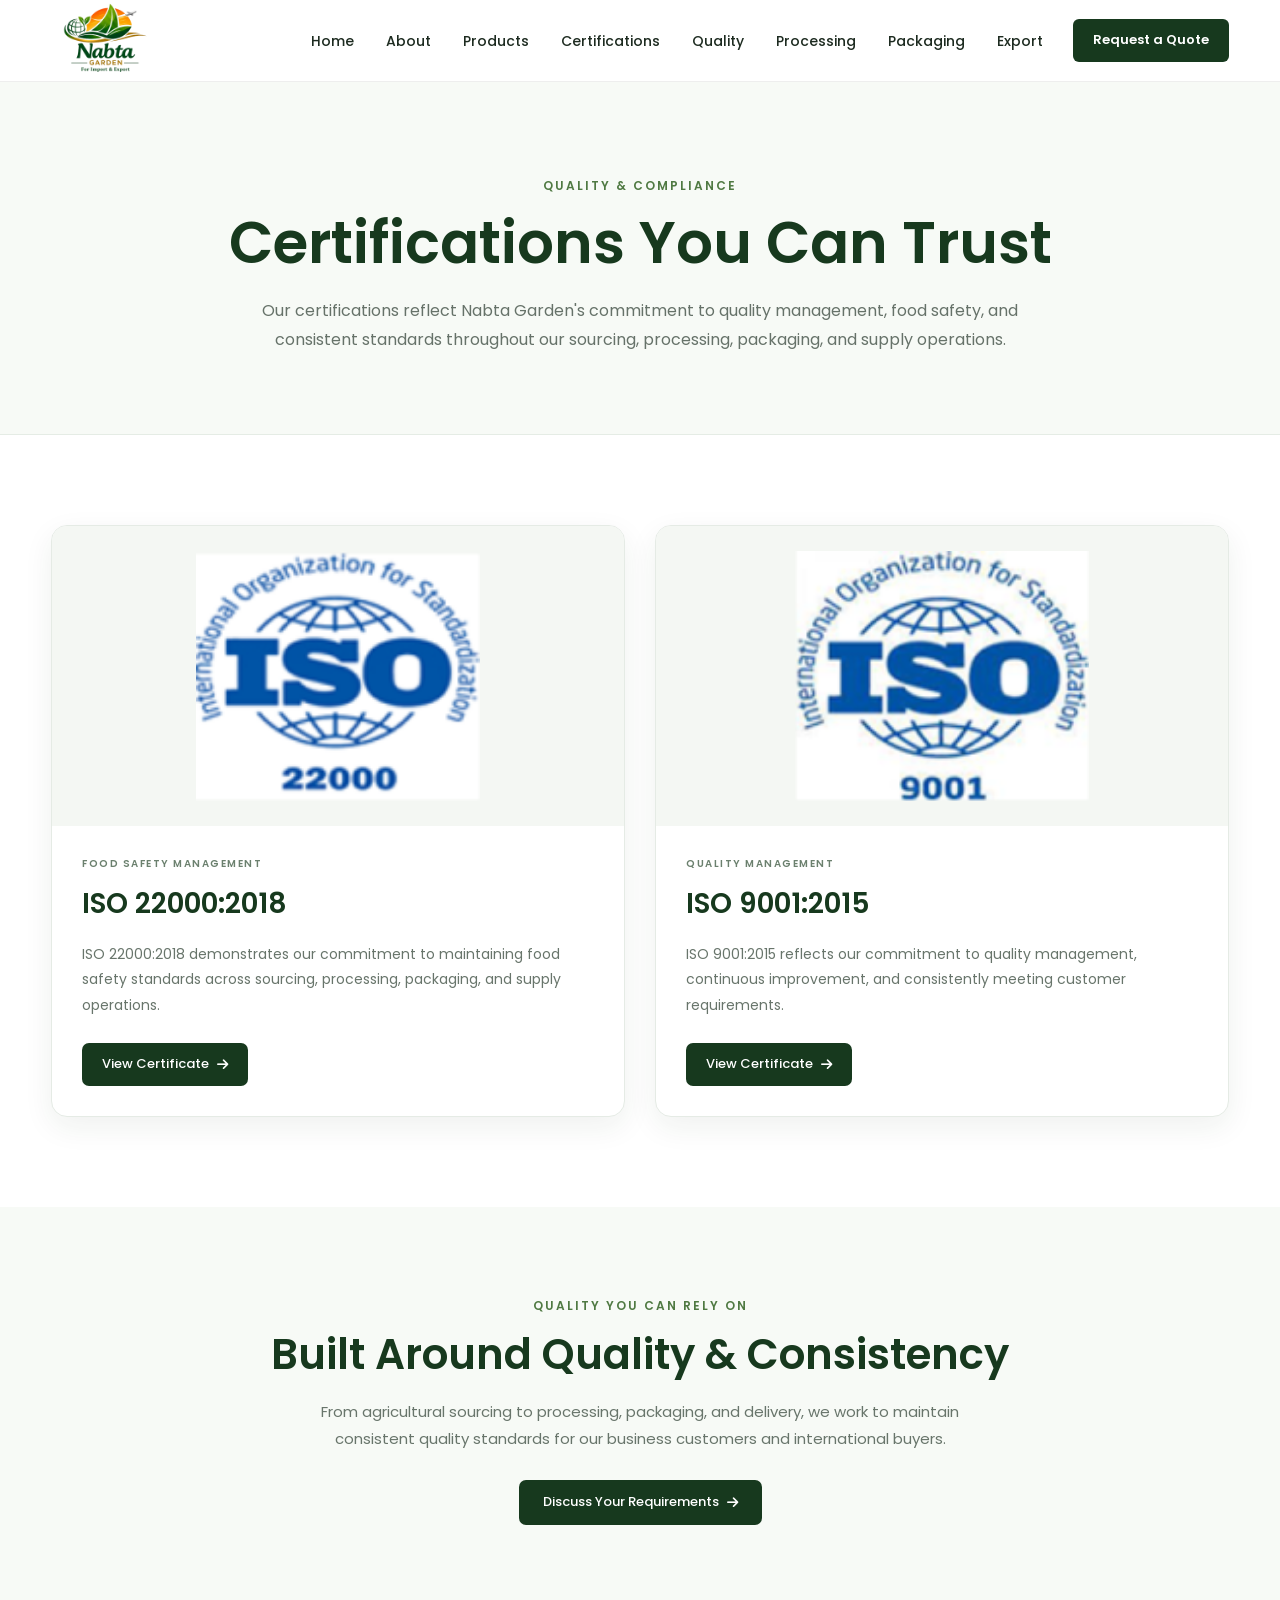
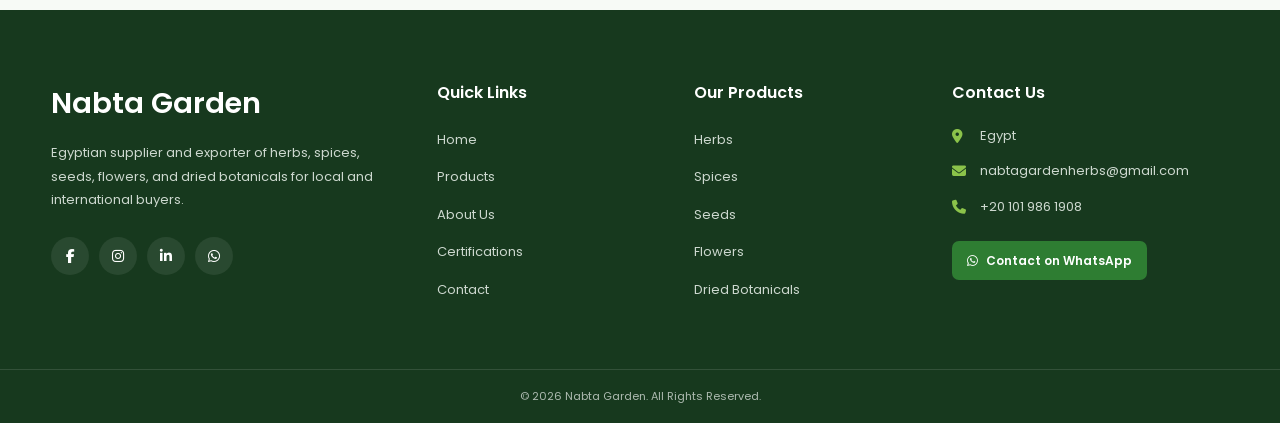
==== commit c1eaf69d: "Update certificate.html" ====
--- a/certificate.html
+++ b/certificate.html
@@ -48,7 +48,7 @@
         <a href="index.html" class="logo" aria-label="Nabta Garden Home">
 
             <img
-                src="nabta_logo.png"
+                src="nabta_garden_logo.png"
                 class="nabta_logo"
                 alt="Nabta Garden">
 
@@ -536,4 +536,4 @@
 
 </body>
 
-</html>+</html>
